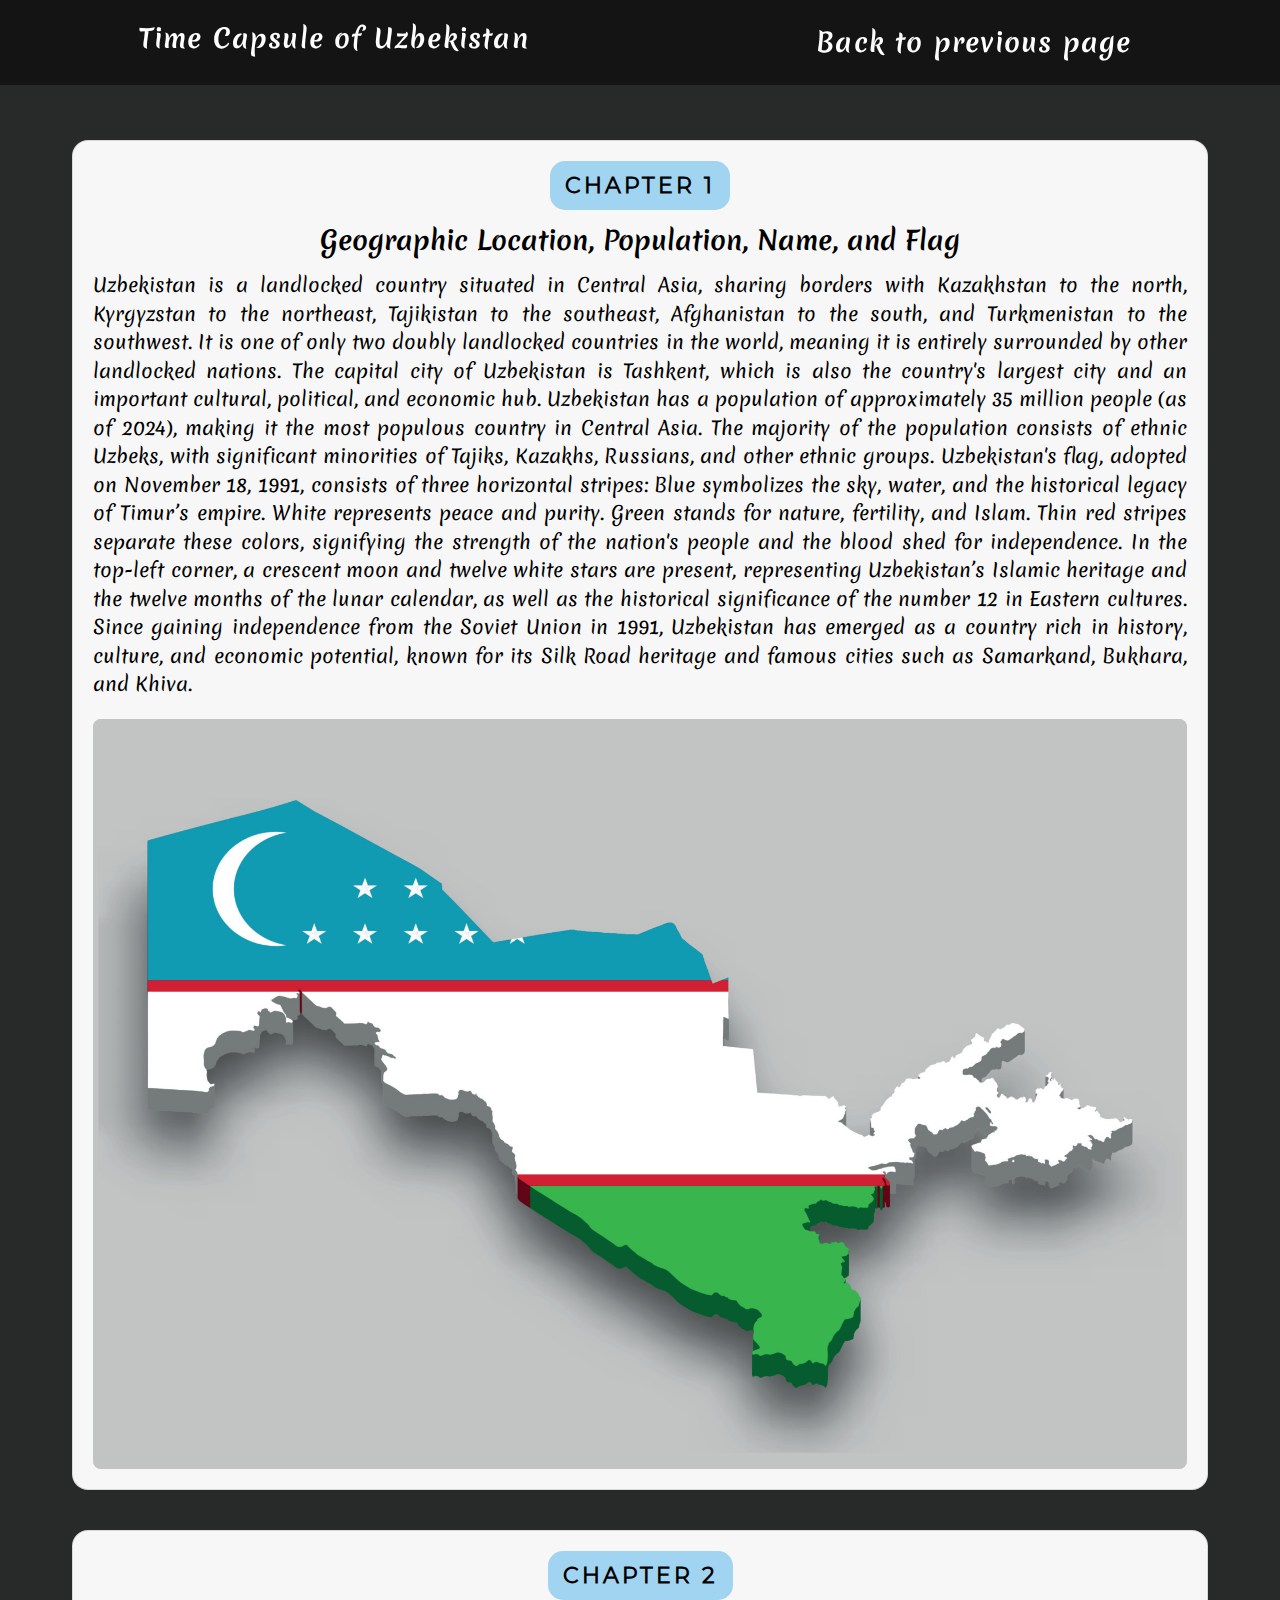
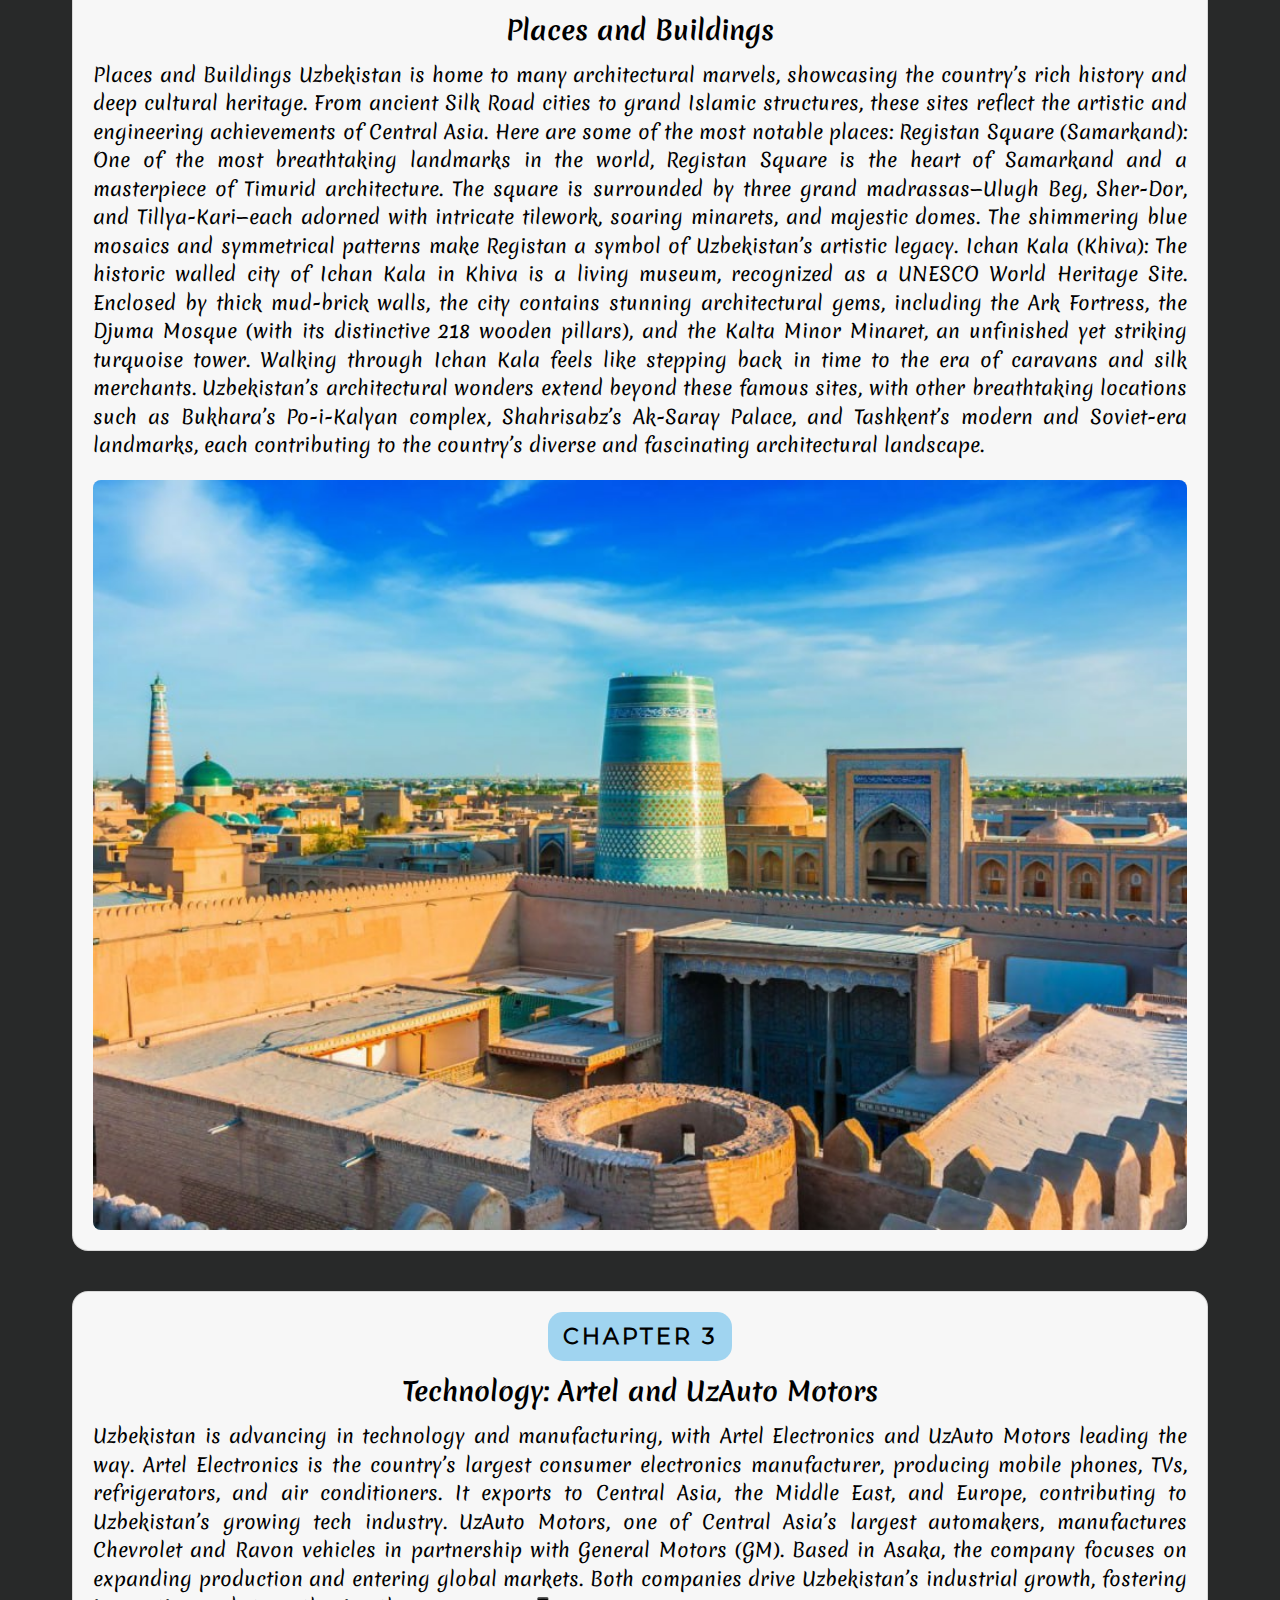
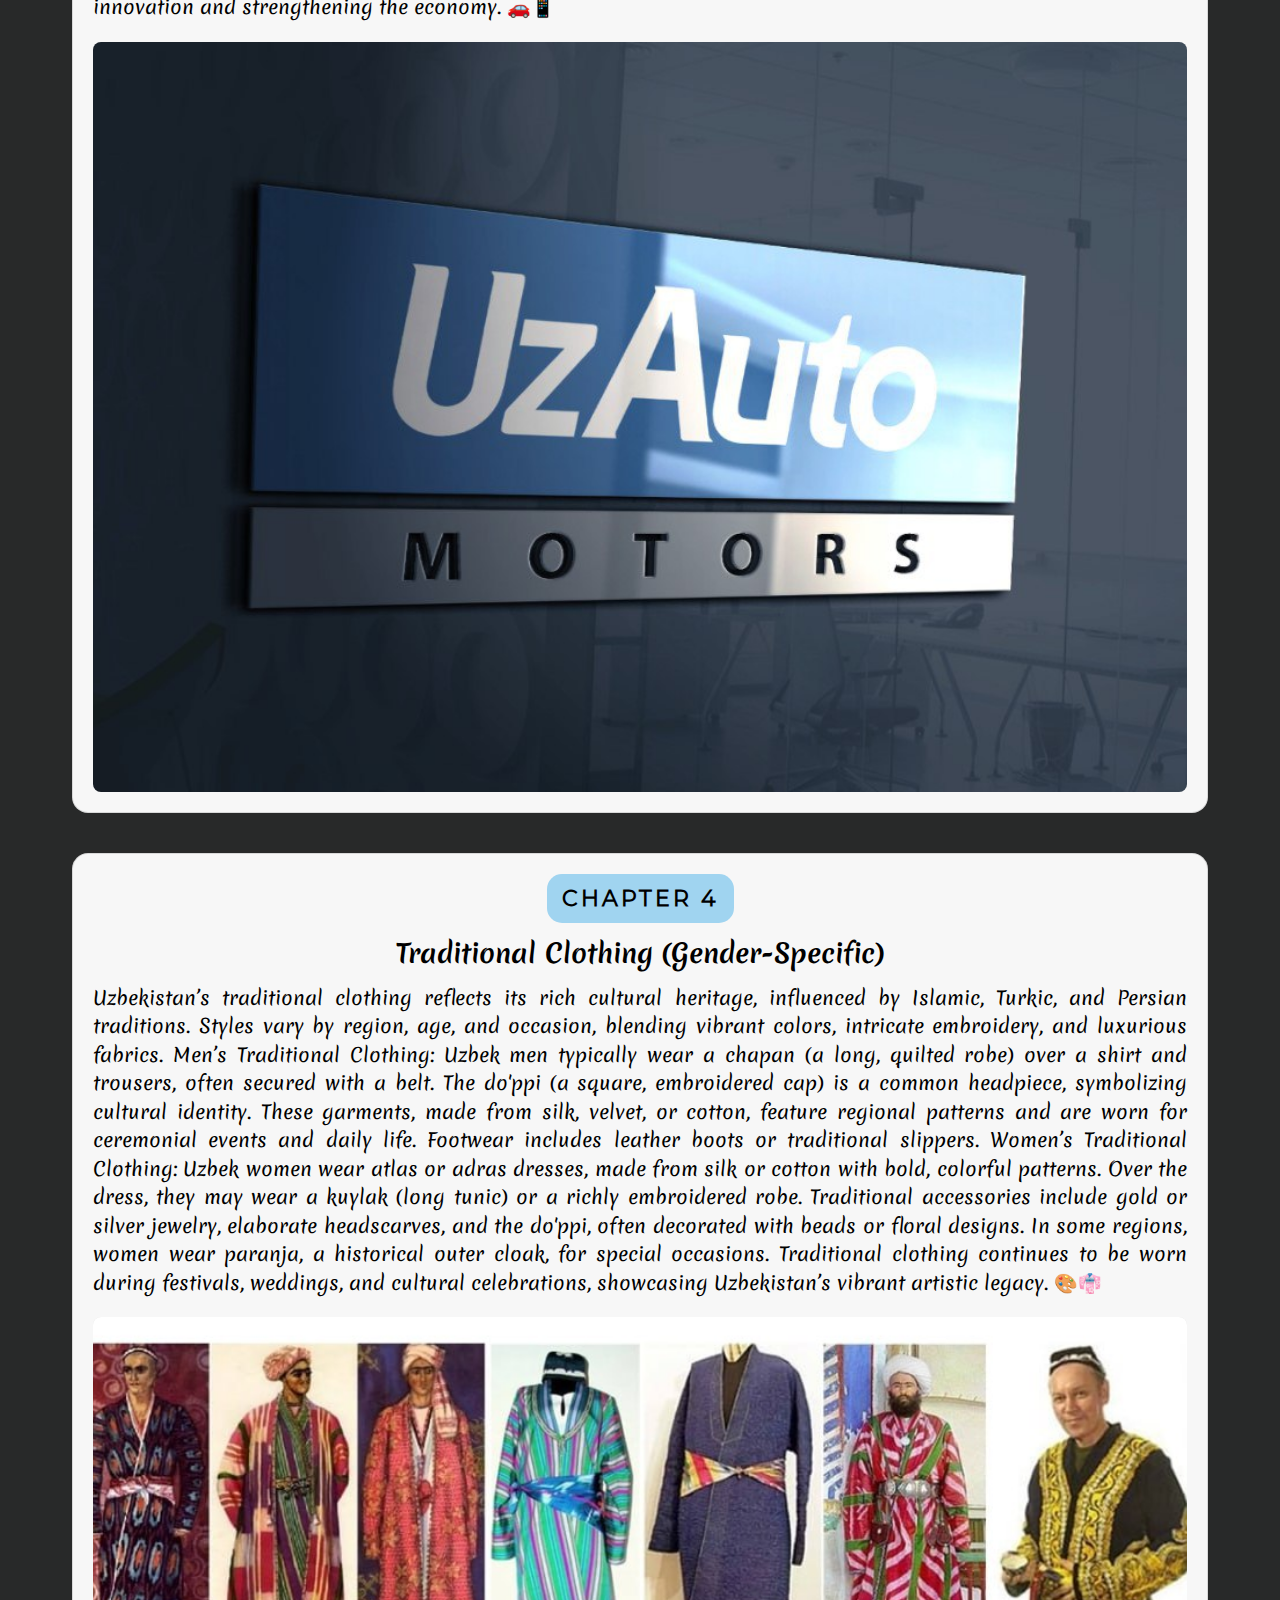
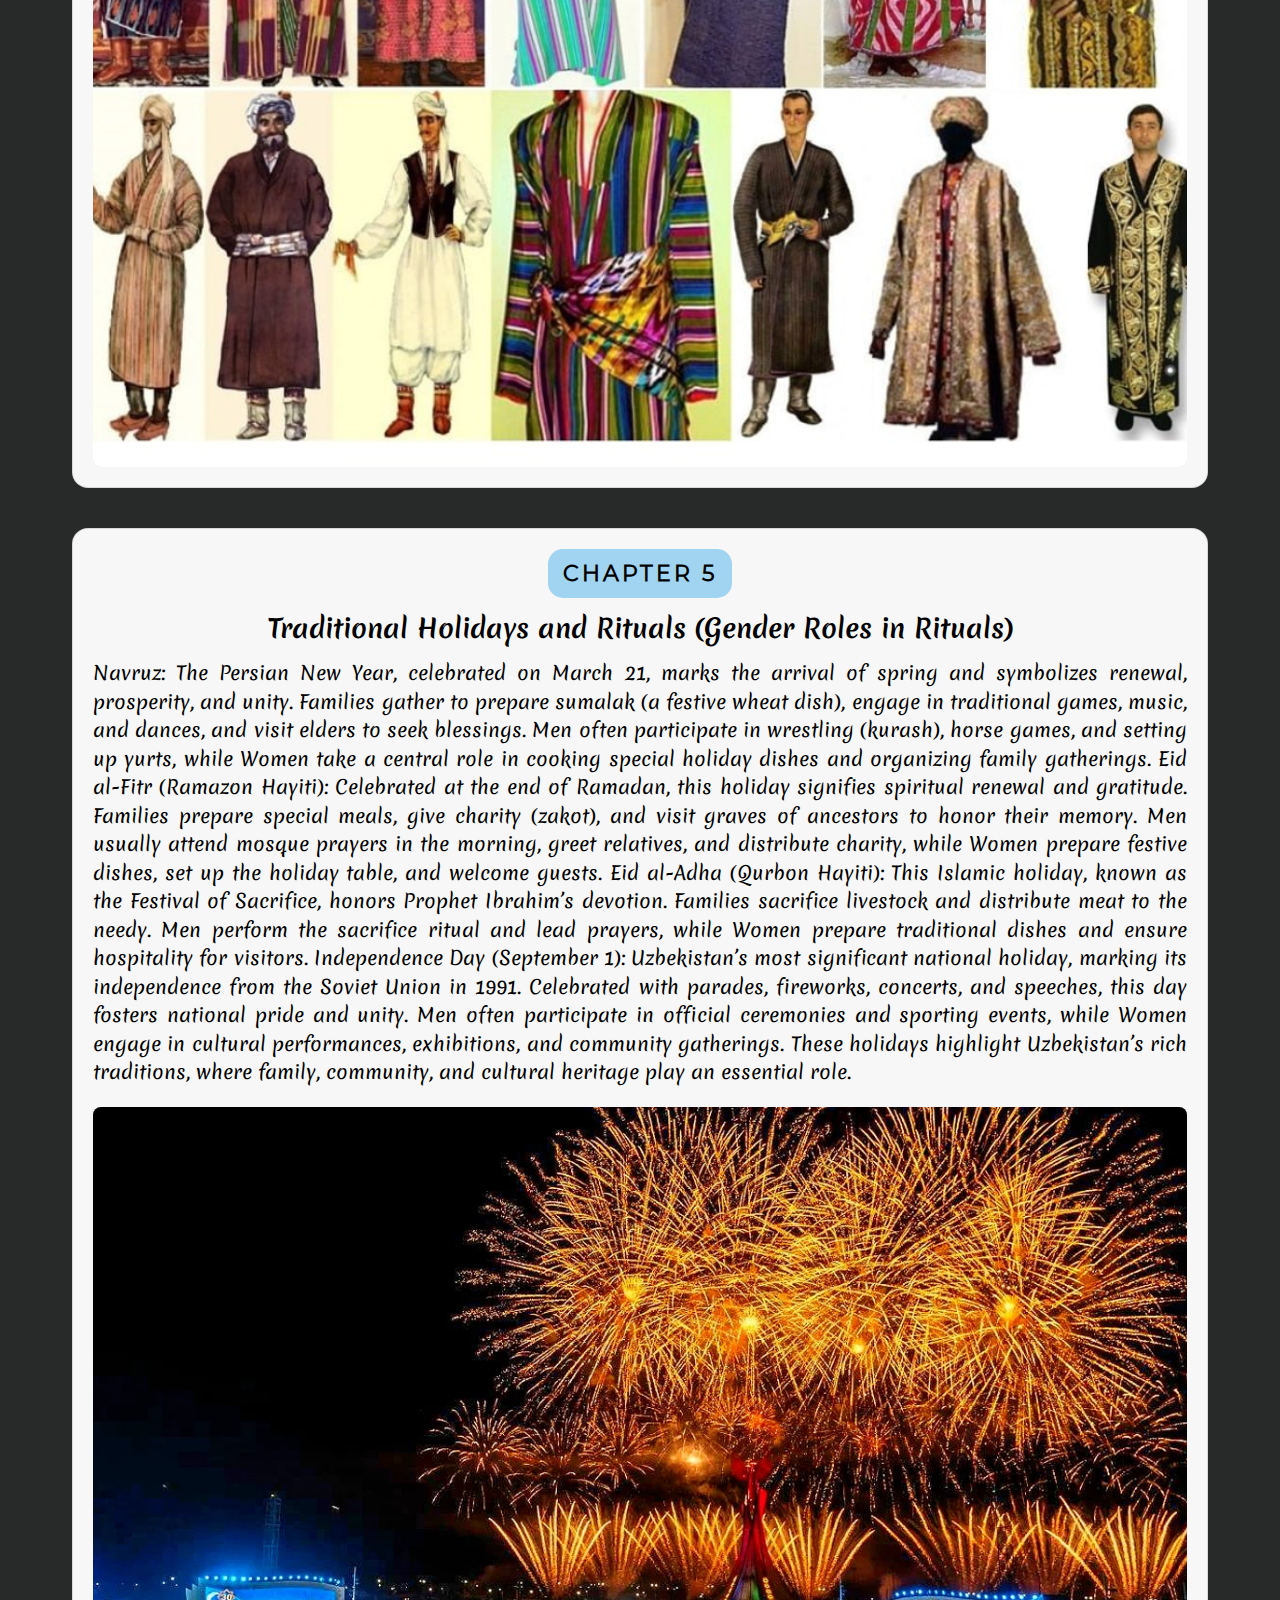
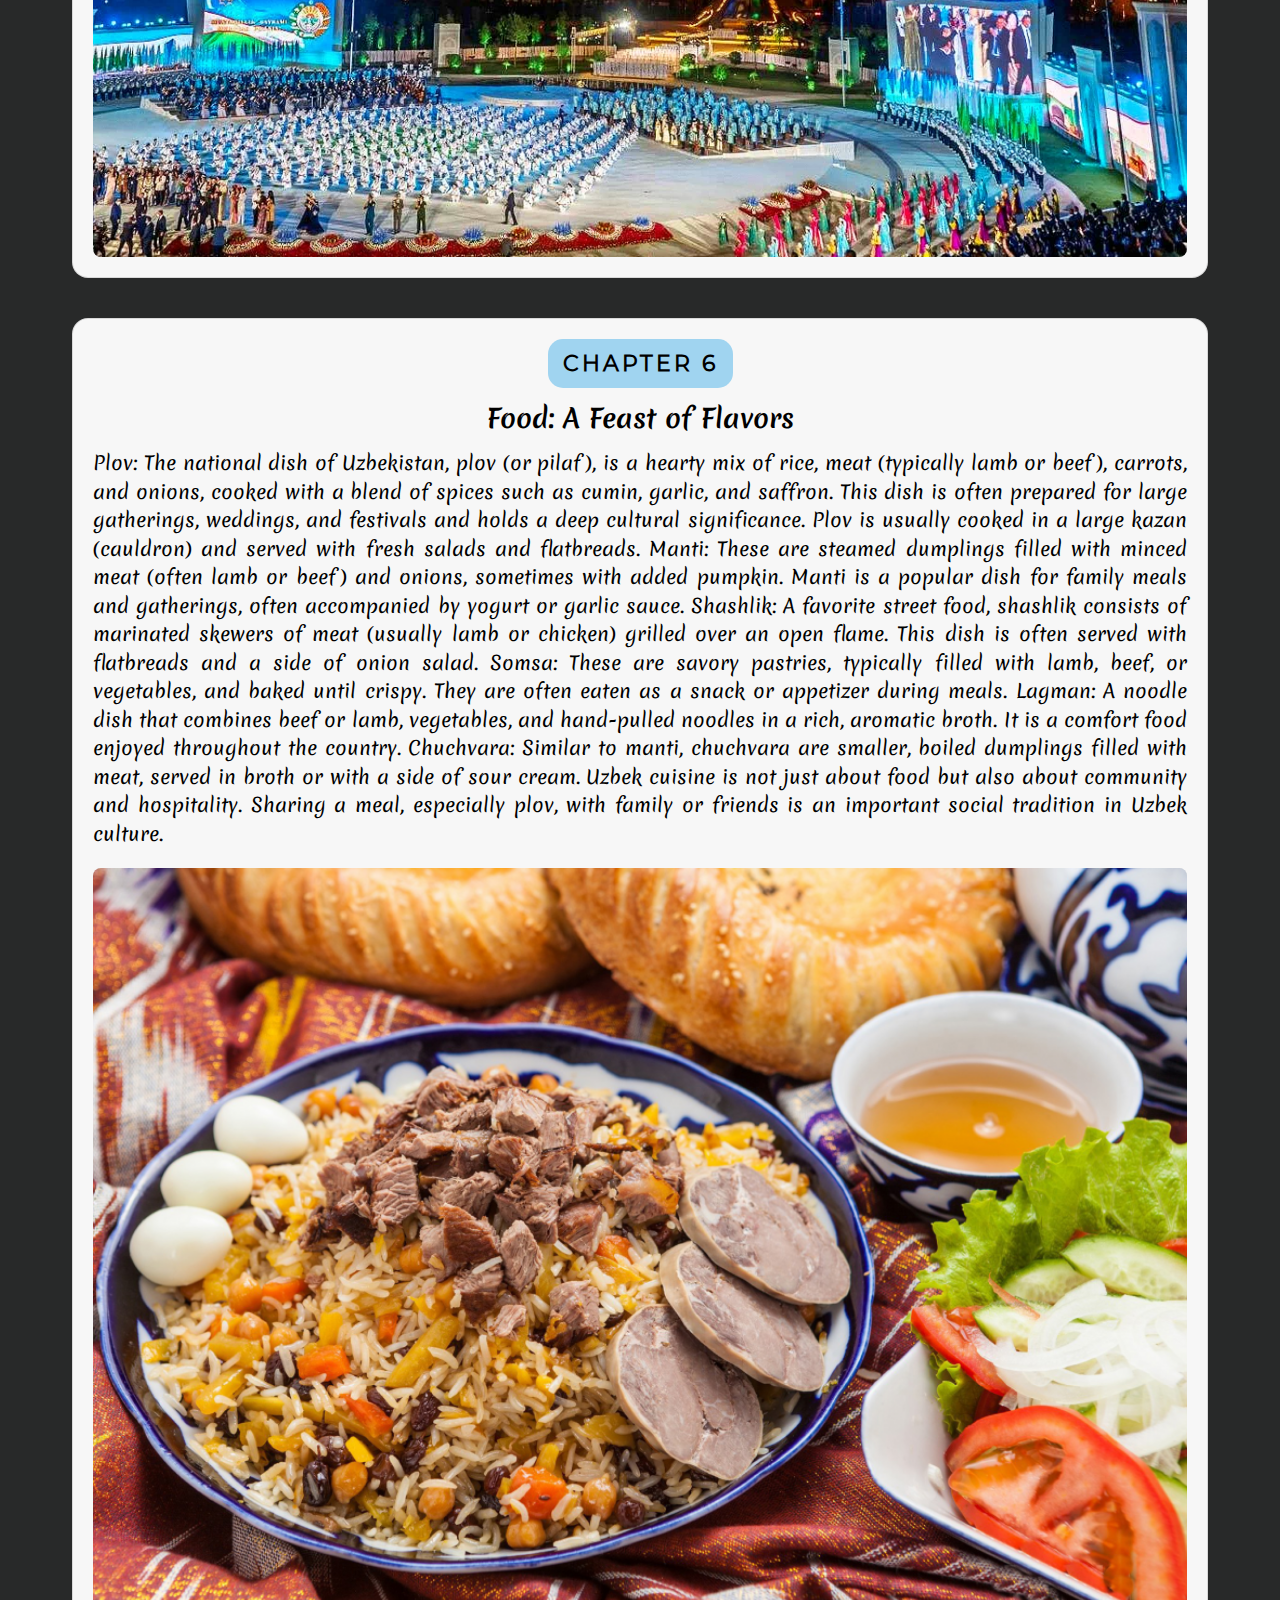
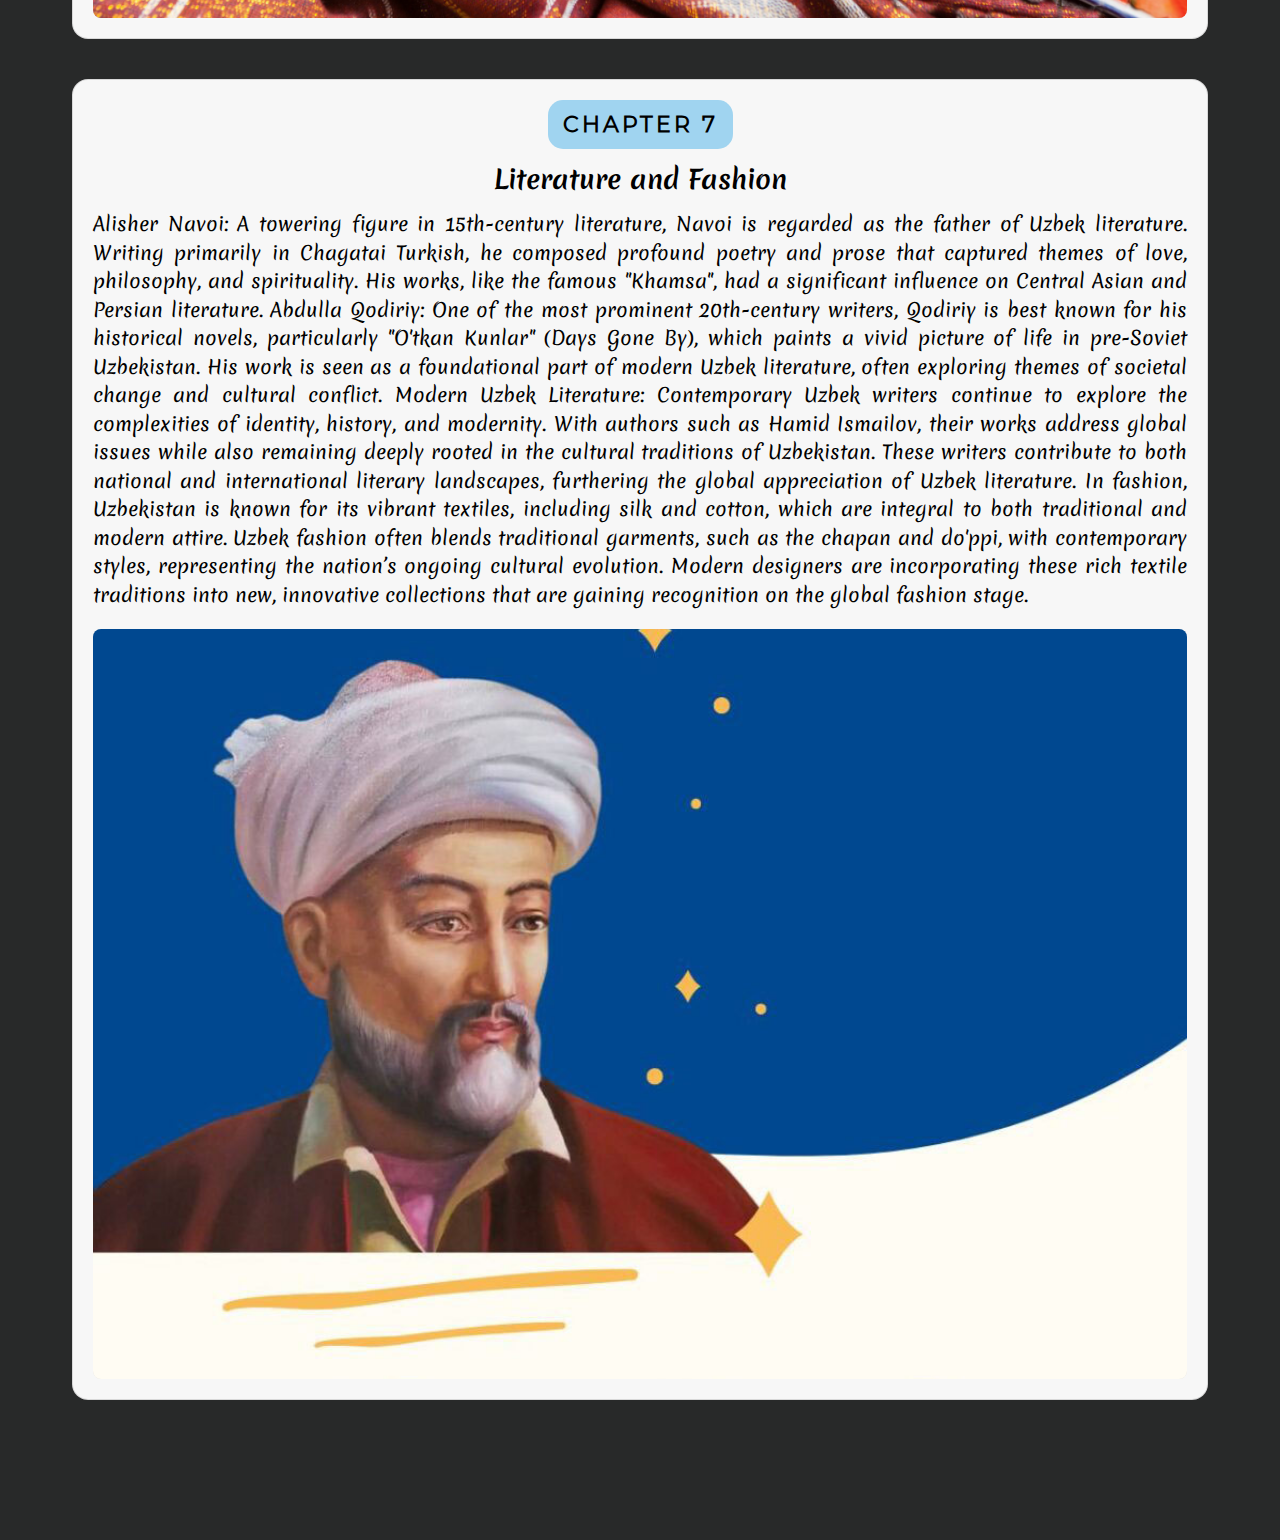
==== chapters.html @ 696a6b59 "final commit" ====
<!DOCTYPE html>  
<html lang="en">  
<head>  
    <meta charset="UTF-8">
    <meta http-equiv="X-UA-Compatible" content="IE=edge">
    <meta name="viewport" content="width=device-width, initial-scale=1.0">  
    <title>Chapters</title>  
    <link rel="stylesheet" href="style/all.min.css">
    <link rel="stylesheet" href="style/bootstrap.min.css">
    <link rel="stylesheet" href="style/style.css">
    <link rel="stylesheet" href="./style/chapters.css">
</head>  
<body> 
    <header class="header ">
        <div class="header_nav navbar-expand-lg">
        <div class="hh__tt"> 
            <h1 class="header_title">Time Capsule of <span class="bold_text">Uzbekistan</span> </h1>      
        </div>
        <div class="hh__link">
                <a href="javascript:void(0);" onclick="goBack()" class="back__btn">Back to previous page</a>
        </div>

                
       </div>
      </header>
    <main class="container">
            <div class="card" id="chp1">  
                <div class="card_content">
                    <div class="category" >CHAPTER 1</div>  
                    <div class="title"> Geographic Location, Population, Name, and Flag</div>  
                    <div class="description">  
                       
Uzbekistan is a landlocked country situated in Central Asia, sharing borders with Kazakhstan to the north, Kyrgyzstan to the northeast, Tajikistan to the southeast, Afghanistan to the south, and Turkmenistan to the southwest. It is one of only two doubly landlocked countries in the world, meaning it is entirely surrounded by other landlocked nations.

The capital city of Uzbekistan is Tashkent, which is also the country's largest city and an important cultural, political, and economic hub. Uzbekistan has a population of approximately 35 million people (as of 2024), making it the most populous country in Central Asia. The majority of the population consists of ethnic Uzbeks, with significant minorities of Tajiks, Kazakhs, Russians, and other ethnic groups.

Uzbekistan's flag, adopted on November 18, 1991, consists of three horizontal stripes:

Blue symbolizes the sky, water, and the historical legacy of Timur’s empire.
White represents peace and purity.
Green stands for nature, fertility, and Islam.
Thin red stripes separate these colors, signifying the strength of the nation's people and the blood shed for independence. In the top-left corner, a crescent moon and twelve white stars are present, representing Uzbekistan’s Islamic heritage and the twelve months of the lunar calendar, as well as the historical significance of the number 12 in Eastern cultures.

Since gaining independence from the Soviet Union in 1991, Uzbekistan has emerged as a country rich in history, culture, and economic potential, known for its Silk Road heritage and famous cities such as Samarkand, Bukhara, and Khiva. 
                </div>  
                </div>
                <div class="image-placeholder">
                    <img src="images/uzbekistan_flag.jpg" alt="Description">
                </div >  
            </div>
            <div class="card" id="chp2">  
                <div class="card_content" >
                    <div class="category">CHAPTER 2</div>  
                    <div class="title"> Places and Buildings</div>  
                    <div class="description">  
                       
                        Places and Buildings
                        Uzbekistan is home to many architectural marvels, showcasing the country’s rich history and deep cultural heritage. From ancient Silk Road cities to grand Islamic structures, these sites reflect the artistic and engineering achievements of Central Asia. Here are some of the most notable places:
                        
                        Registan Square (Samarkand): One of the most breathtaking landmarks in the world, Registan Square is the heart of Samarkand and a masterpiece of Timurid architecture. The square is surrounded by three grand madrassas—Ulugh Beg, Sher-Dor, and Tillya-Kari—each adorned with intricate tilework, soaring minarets, and majestic domes. The shimmering blue mosaics and symmetrical patterns make Registan a symbol of Uzbekistan’s artistic legacy.
                        
                        Ichan Kala (Khiva): The historic walled city of Ichan Kala in Khiva is a living museum, recognized as a UNESCO World Heritage Site. Enclosed by thick mud-brick walls, the city contains stunning architectural gems, including the Ark Fortress, the Djuma Mosque (with its distinctive 218 wooden pillars), and the Kalta Minor Minaret, an unfinished yet striking turquoise tower. Walking through Ichan Kala feels like stepping back in time to the era of caravans and silk merchants.
                        
                        Uzbekistan’s architectural wonders extend beyond these famous sites, with other breathtaking locations such as Bukhara’s Po-i-Kalyan complex, Shahrisabz’s Ak-Saray Palace, and Tashkent’s modern and Soviet-era landmarks, each contributing to the country’s diverse and fascinating architectural landscape.
                </div>  
                </div>
                <div class="image-placeholder">
                    <img src="images/bukhara.jpg" alt="Description">
                </div>  
            </div>
            <div class="card" id="chp3">  
                <div class="card_content">
                    <div class="category">CHAPTER 3</div>  
                    <div class="title"> Technology: Artel and UzAuto Motors </div>  
                    <div class="description">  
                       
                        Uzbekistan is advancing in technology and manufacturing, with Artel Electronics and UzAuto Motors leading the way.

                        Artel Electronics is the country’s largest consumer electronics manufacturer, producing mobile phones, TVs, refrigerators, and air conditioners. It exports to Central Asia, the Middle East, and Europe, contributing to Uzbekistan’s growing tech industry.
                        UzAuto Motors, one of Central Asia’s largest automakers, manufactures Chevrolet and Ravon vehicles in partnership with General Motors (GM). Based in Asaka, the company focuses on expanding production and entering global markets.
                        Both companies drive Uzbekistan’s industrial growth, fostering innovation and strengthening the economy. 🚗📱
                </div>  
                </div>
                <div class="image-placeholder">
                    <img src="images/technology_2.jpg" alt="Description">
                </div>  
            </div>
            <div class="card" id="chp4">  
                <div class="card_content">
                    <div class="category">CHAPTER 4</div>  
                    <div class="title"> Traditional Clothing (Gender-Specific)</div>  
                    <div class="description">  
                       
                        Uzbekistan’s traditional clothing reflects its rich cultural heritage, influenced by Islamic, Turkic, and Persian traditions. Styles vary by region, age, and occasion, blending vibrant colors, intricate embroidery, and luxurious fabrics.

Men’s Traditional Clothing: Uzbek men typically wear a chapan (a long, quilted robe) over a shirt and trousers, often secured with a belt. The do'ppi (a square, embroidered cap) is a common headpiece, symbolizing cultural identity. These garments, made from silk, velvet, or cotton, feature regional patterns and are worn for ceremonial events and daily life. Footwear includes leather boots or traditional slippers.

Women’s Traditional Clothing: Uzbek women wear atlas or adras dresses, made from silk or cotton with bold, colorful patterns. Over the dress, they may wear a kuylak (long tunic) or a richly embroidered robe. Traditional accessories include gold or silver jewelry, elaborate headscarves, and the do'ppi, often decorated with beads or floral designs. In some regions, women wear paranja, a historical outer cloak, for special occasions.

Traditional clothing continues to be worn during festivals, weddings, and cultural celebrations, showcasing Uzbekistan’s vibrant artistic legacy. 🎨👘
                </div>  
                </div>
                <div class="image-placeholder">
                    <img src="images/dress.jpg" alt="Description">
                </div>  
            </div>
            <div class="card" id="chp5">  
                <div class="card_content">
                    <div class="category">CHAPTER 5</div>  
                    <div class="title"> Traditional Holidays and Rituals (Gender Roles in Rituals)</div>  
                    <div class="description">  
                       
                        Navruz: The Persian New Year, celebrated on March 21, marks the arrival of spring and symbolizes renewal, prosperity, and unity. Families gather to prepare sumalak (a festive wheat dish), engage in traditional games, music, and dances, and visit elders to seek blessings.

                        Men often participate in wrestling (kurash), horse games, and setting up yurts, while
                        Women take a central role in cooking special holiday dishes and organizing family gatherings.
                        Eid al-Fitr (Ramazon Hayiti): Celebrated at the end of Ramadan, this holiday signifies spiritual renewal and gratitude. Families prepare special meals, give charity (zakot), and visit graves of ancestors to honor their memory.
                        
                        Men usually attend mosque prayers in the morning, greet relatives, and distribute charity, while
                        Women prepare festive dishes, set up the holiday table, and welcome guests.
                        Eid al-Adha (Qurbon Hayiti): This Islamic holiday, known as the Festival of Sacrifice, honors Prophet Ibrahim’s devotion. Families sacrifice livestock and distribute meat to the needy.
                        
                        Men perform the sacrifice ritual and lead prayers, while
                        Women prepare traditional dishes and ensure hospitality for visitors.
                        Independence Day (September 1): Uzbekistan’s most significant national holiday, marking its independence from the Soviet Union in 1991. Celebrated with parades, fireworks, concerts, and speeches, this day fosters national pride and unity.
                        
                        Men often participate in official ceremonies and sporting events, while
                        Women engage in cultural performances, exhibitions, and community gatherings.
                        These holidays highlight Uzbekistan’s rich traditions, where family, community, and cultural heritage play an essential role.
                </div>  
                </div>
                <div class="image-placeholder">
                    <img src="images/holiday.jpg" alt="Description">
                </div>  
            </div>
            <div class="card" id="chp6">  
                <div class="card_content">
                    <div class="category">CHAPTER 6</div>  
                    <div class="title"> Food: A Feast of Flavors</div>  
                    <div class="description">  
                       
                        Plov: The national dish of Uzbekistan, plov (or pilaf), is a hearty mix of rice, meat (typically lamb or beef), carrots, and onions, cooked with a blend of spices such as cumin, garlic, and saffron. This dish is often prepared for large gatherings, weddings, and festivals and holds a deep cultural significance. Plov is usually cooked in a large kazan (cauldron) and served with fresh salads and flatbreads.

Manti: These are steamed dumplings filled with minced meat (often lamb or beef) and onions, sometimes with added pumpkin. Manti is a popular dish for family meals and gatherings, often accompanied by yogurt or garlic sauce.

Shashlik: A favorite street food, shashlik consists of marinated skewers of meat (usually lamb or chicken) grilled over an open flame. This dish is often served with flatbreads and a side of onion salad.

Somsa: These are savory pastries, typically filled with lamb, beef, or vegetables, and baked until crispy. They are often eaten as a snack or appetizer during meals.

Lagman: A noodle dish that combines beef or lamb, vegetables, and hand-pulled noodles in a rich, aromatic broth. It is a comfort food enjoyed throughout the country.

Chuchvara: Similar to manti, chuchvara are smaller, boiled dumplings filled with meat, served in broth or with a side of sour cream.

Uzbek cuisine is not just about food but also about community and hospitality. Sharing a meal, especially plov, with family or friends is an important social tradition in Uzbek culture.
                </div>  
                </div>
                <div class="image-placeholder">
                    <img src="images/oshh.png" alt="Description">
                </div>  
            </div>
            <div class="card" id="chp7">  
                <div class="card_content">
                    <div class="category" >CHAPTER 7</div>  
                    <div class="title"> Literature and Fashion</div>  
                    <div class="description">  
                       
Alisher Navoi: A towering figure in 15th-century literature, Navoi is regarded as the father of Uzbek literature. Writing primarily in Chagatai Turkish, he composed profound poetry and prose that captured themes of love, philosophy, and spirituality. His works, like the famous "Khamsa", had a significant influence on Central Asian and Persian literature.

Abdulla Qodiriy: One of the most prominent 20th-century writers, Qodiriy is best known for his historical novels, particularly "O'tkan Kunlar" (Days Gone By), which paints a vivid picture of life in pre-Soviet Uzbekistan. His work is seen as a foundational part of modern Uzbek literature, often exploring themes of societal change and cultural conflict.

Modern Uzbek Literature: Contemporary Uzbek writers continue to explore the complexities of identity, history, and modernity. With authors such as Hamid Ismailov, their works address global issues while also remaining deeply rooted in the cultural traditions of Uzbekistan. These writers contribute to both national and international literary landscapes, furthering the global appreciation of Uzbek literature.

In fashion, Uzbekistan is known for its vibrant textiles, including silk and cotton, which are integral to both traditional and modern attire. Uzbek fashion often blends traditional garments, such as the chapan and do'ppi, with contemporary styles, representing the nation’s ongoing cultural evolution. Modern designers are incorporating these rich textile traditions into new, innovative collections that are gaining recognition on the global fashion stage. 
                </div>  
                </div>
                <div class="image-placeholder">
                    <img src="images/alish.jpg" alt="Description">
                </div>  
            </div>
        </main>
   <script src="js/goBack.js"></script>
   <script src="js/scrollChapters.js"></script>
    </body>  
</html>
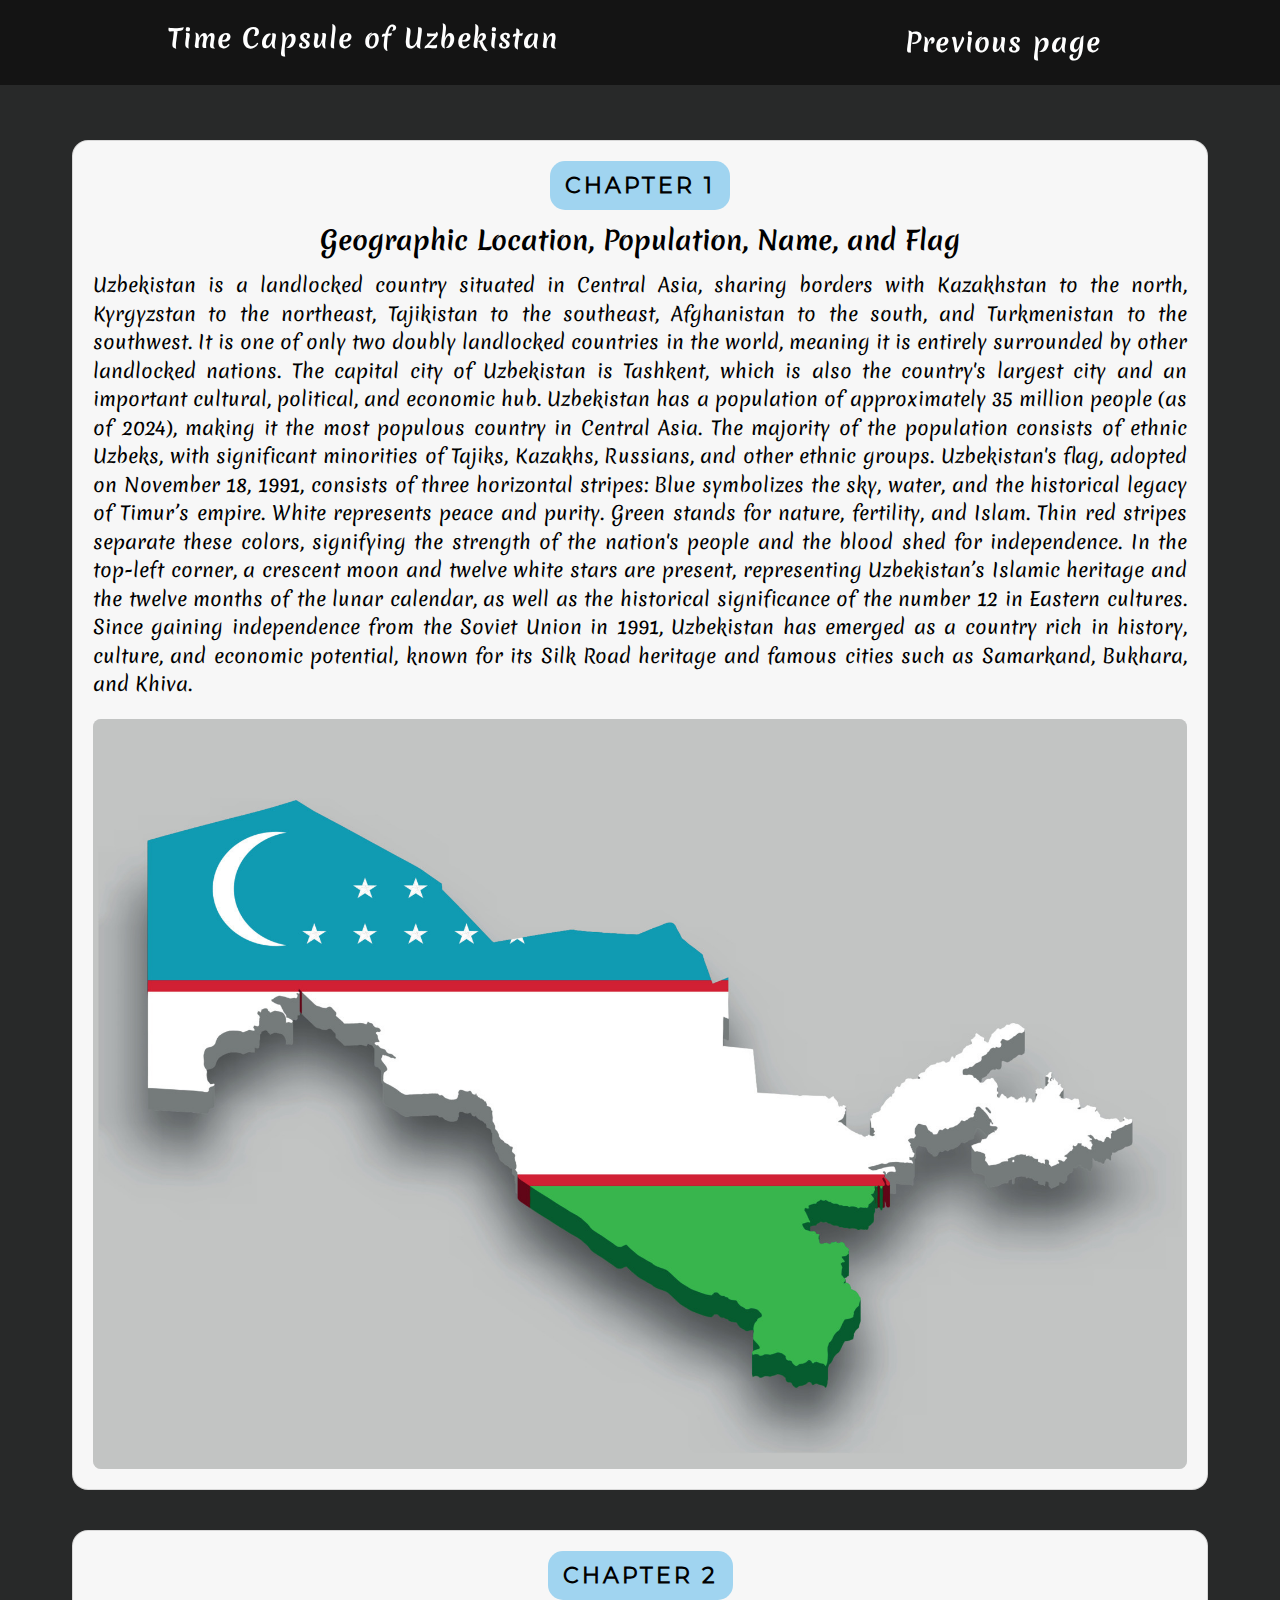
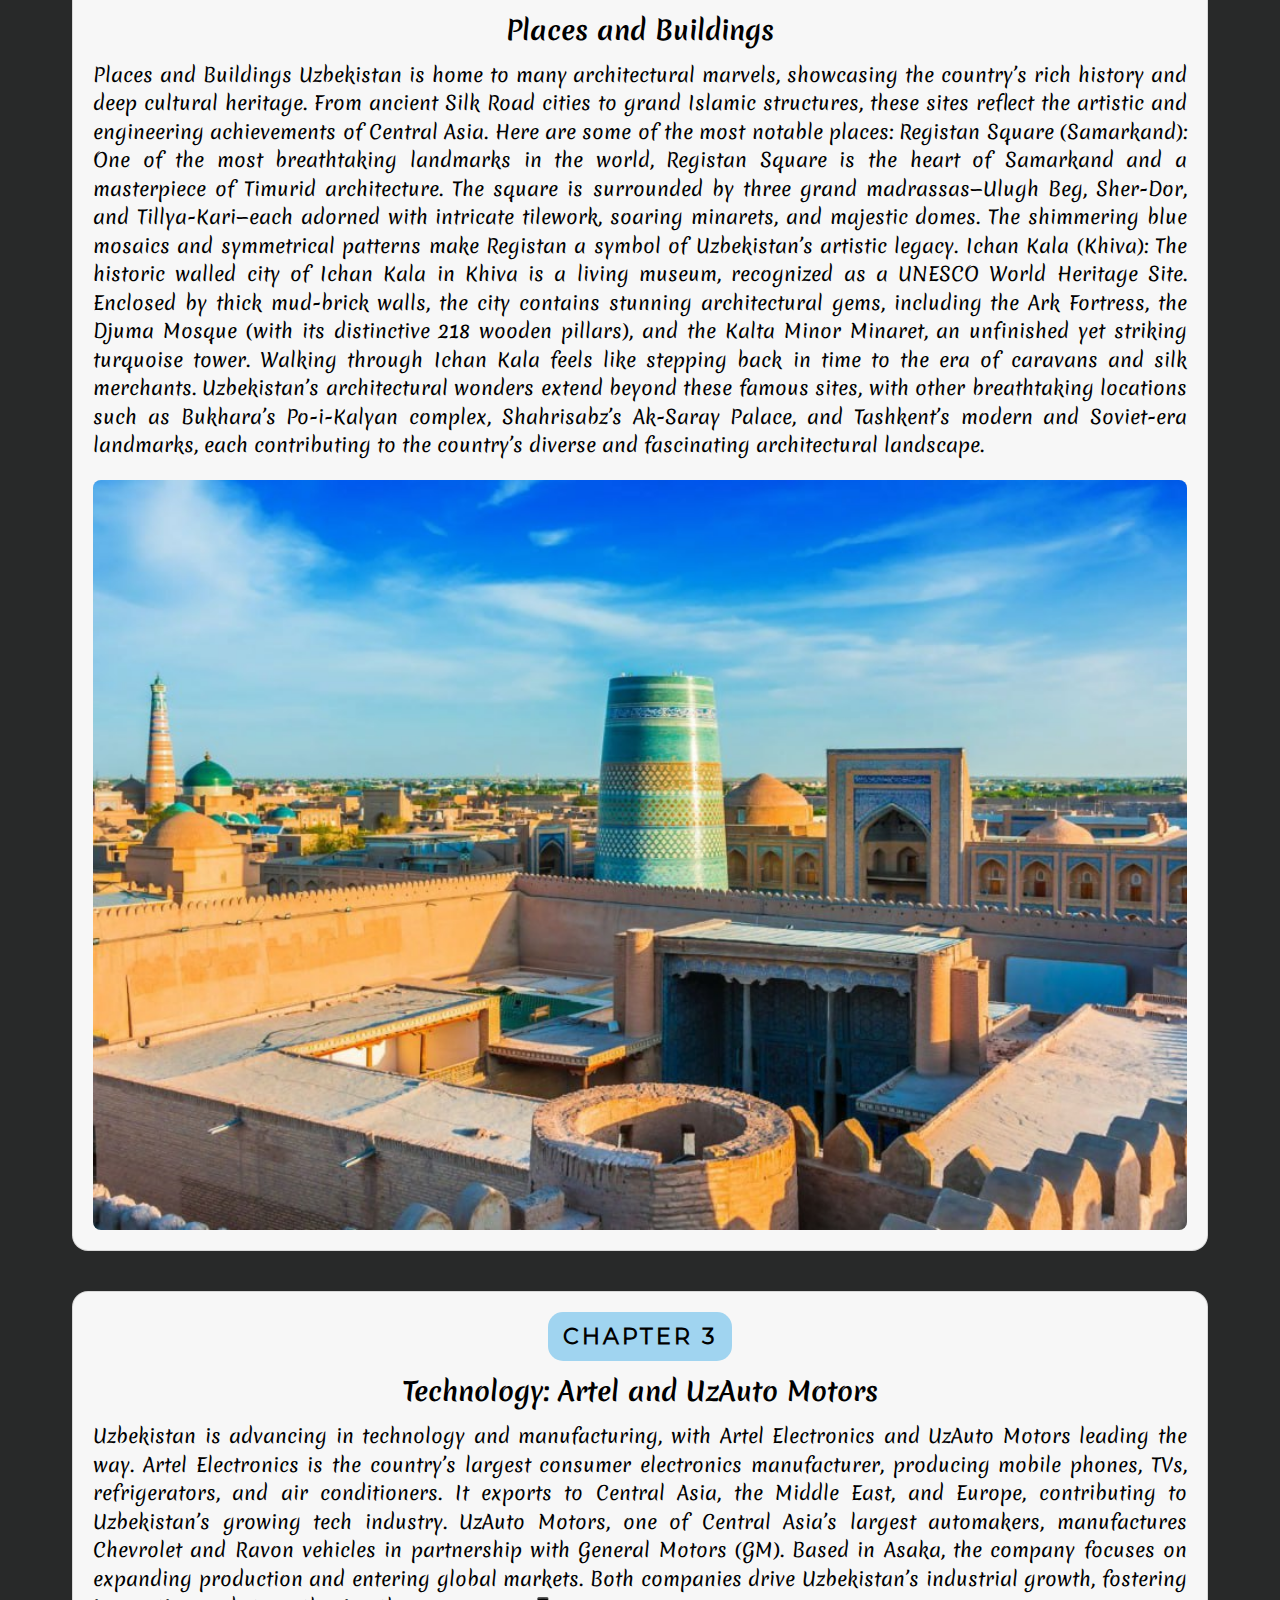
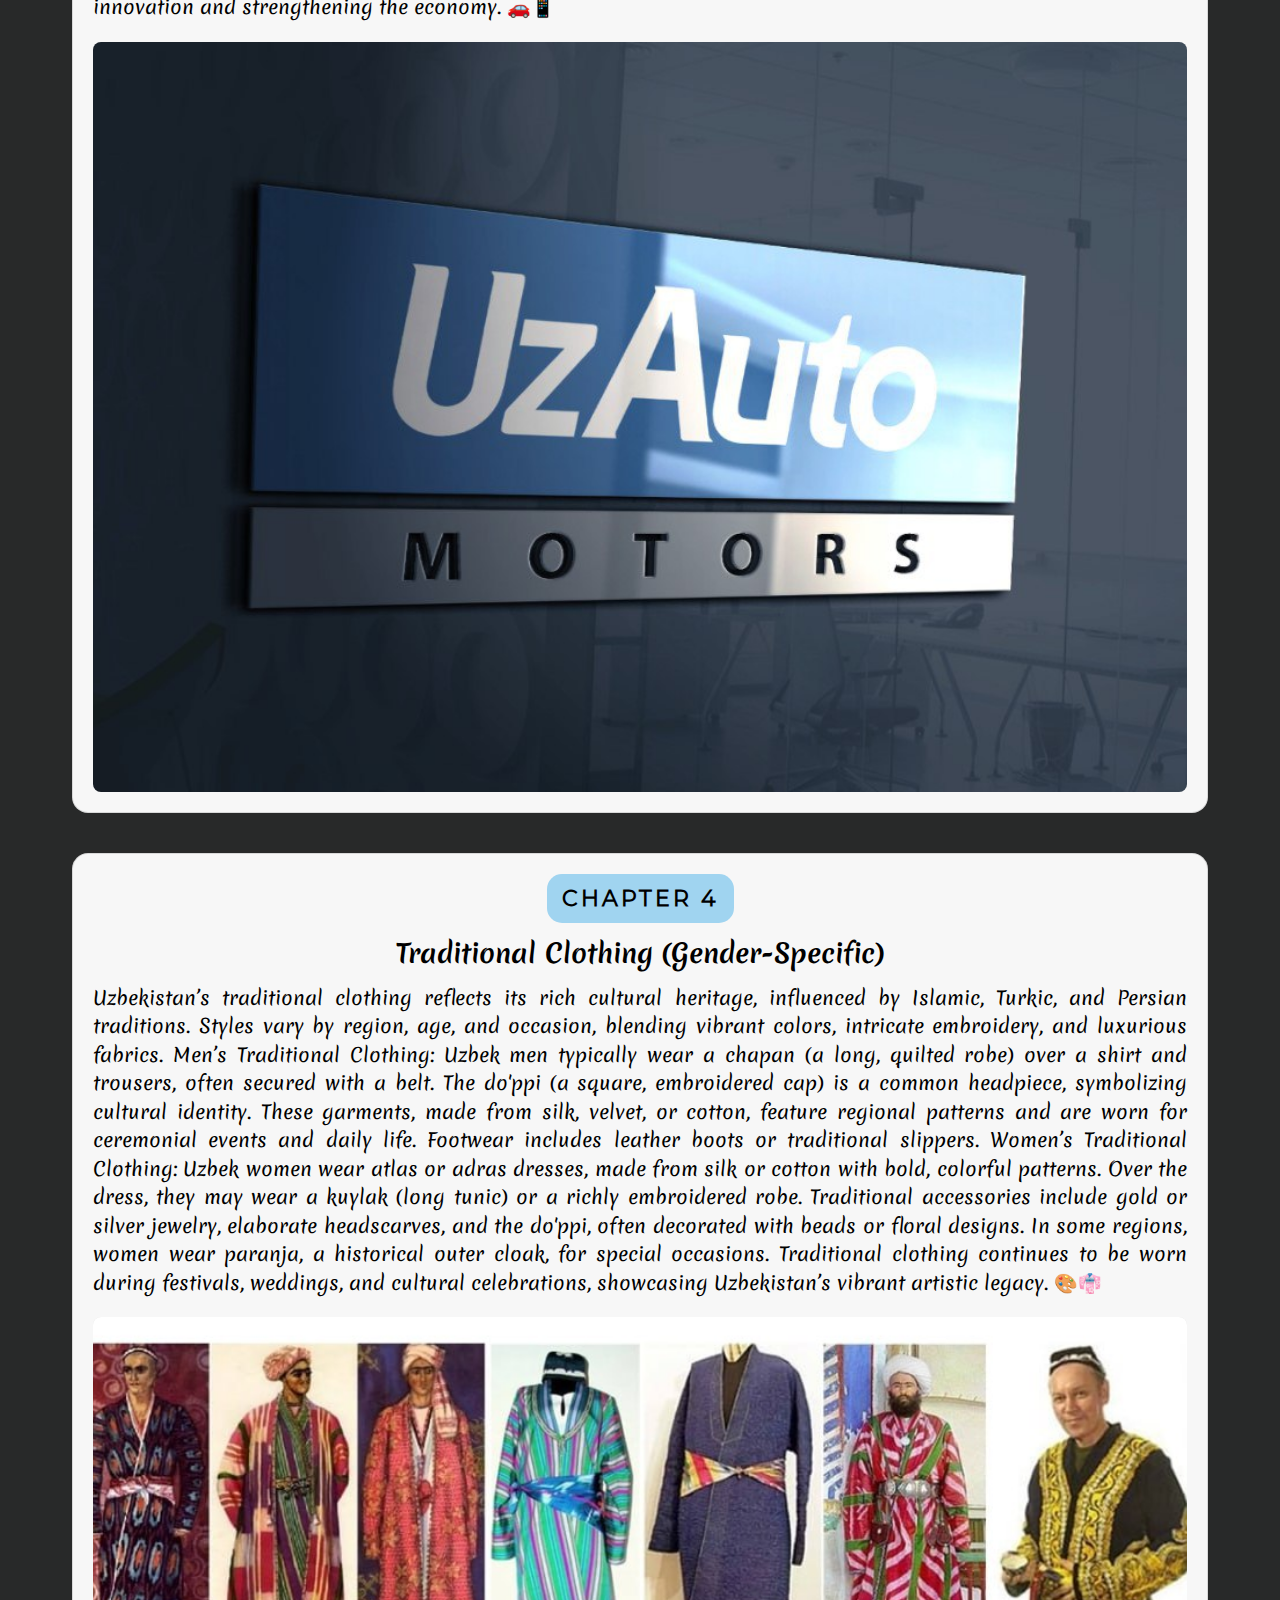
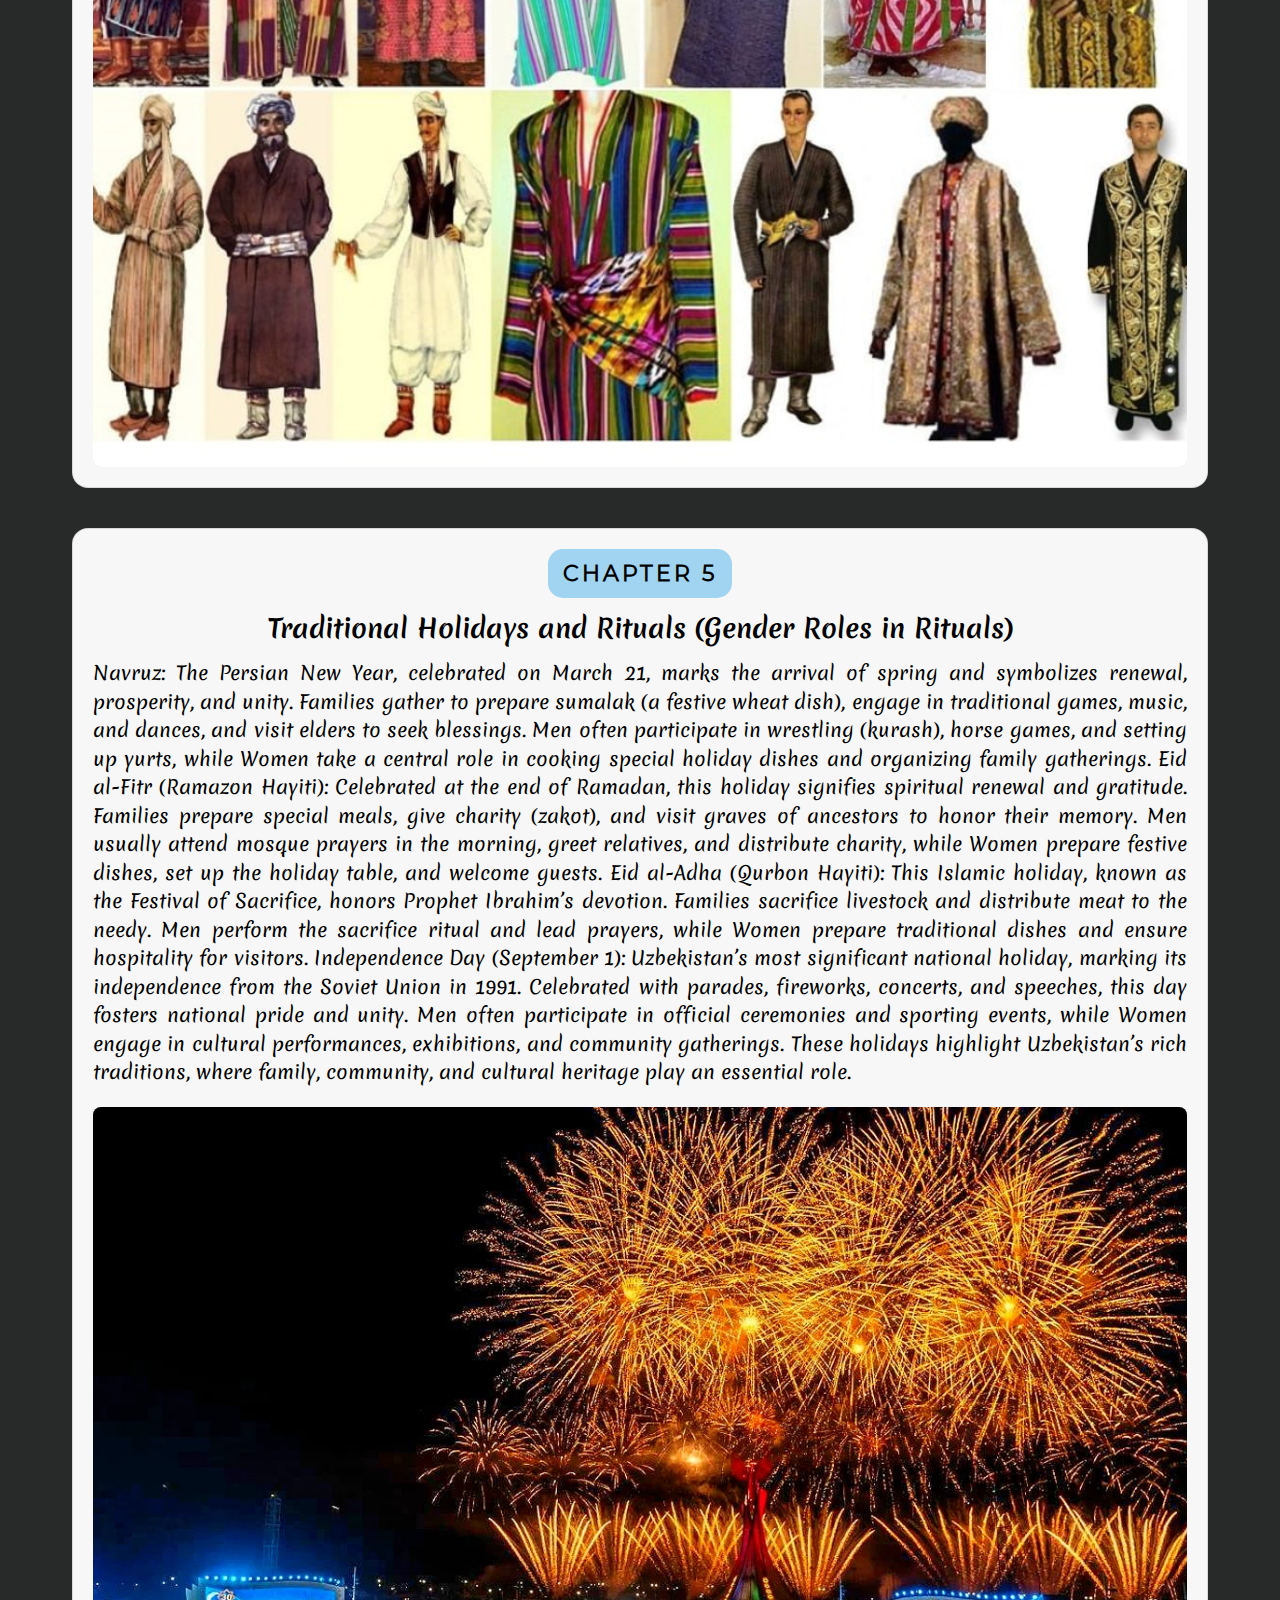
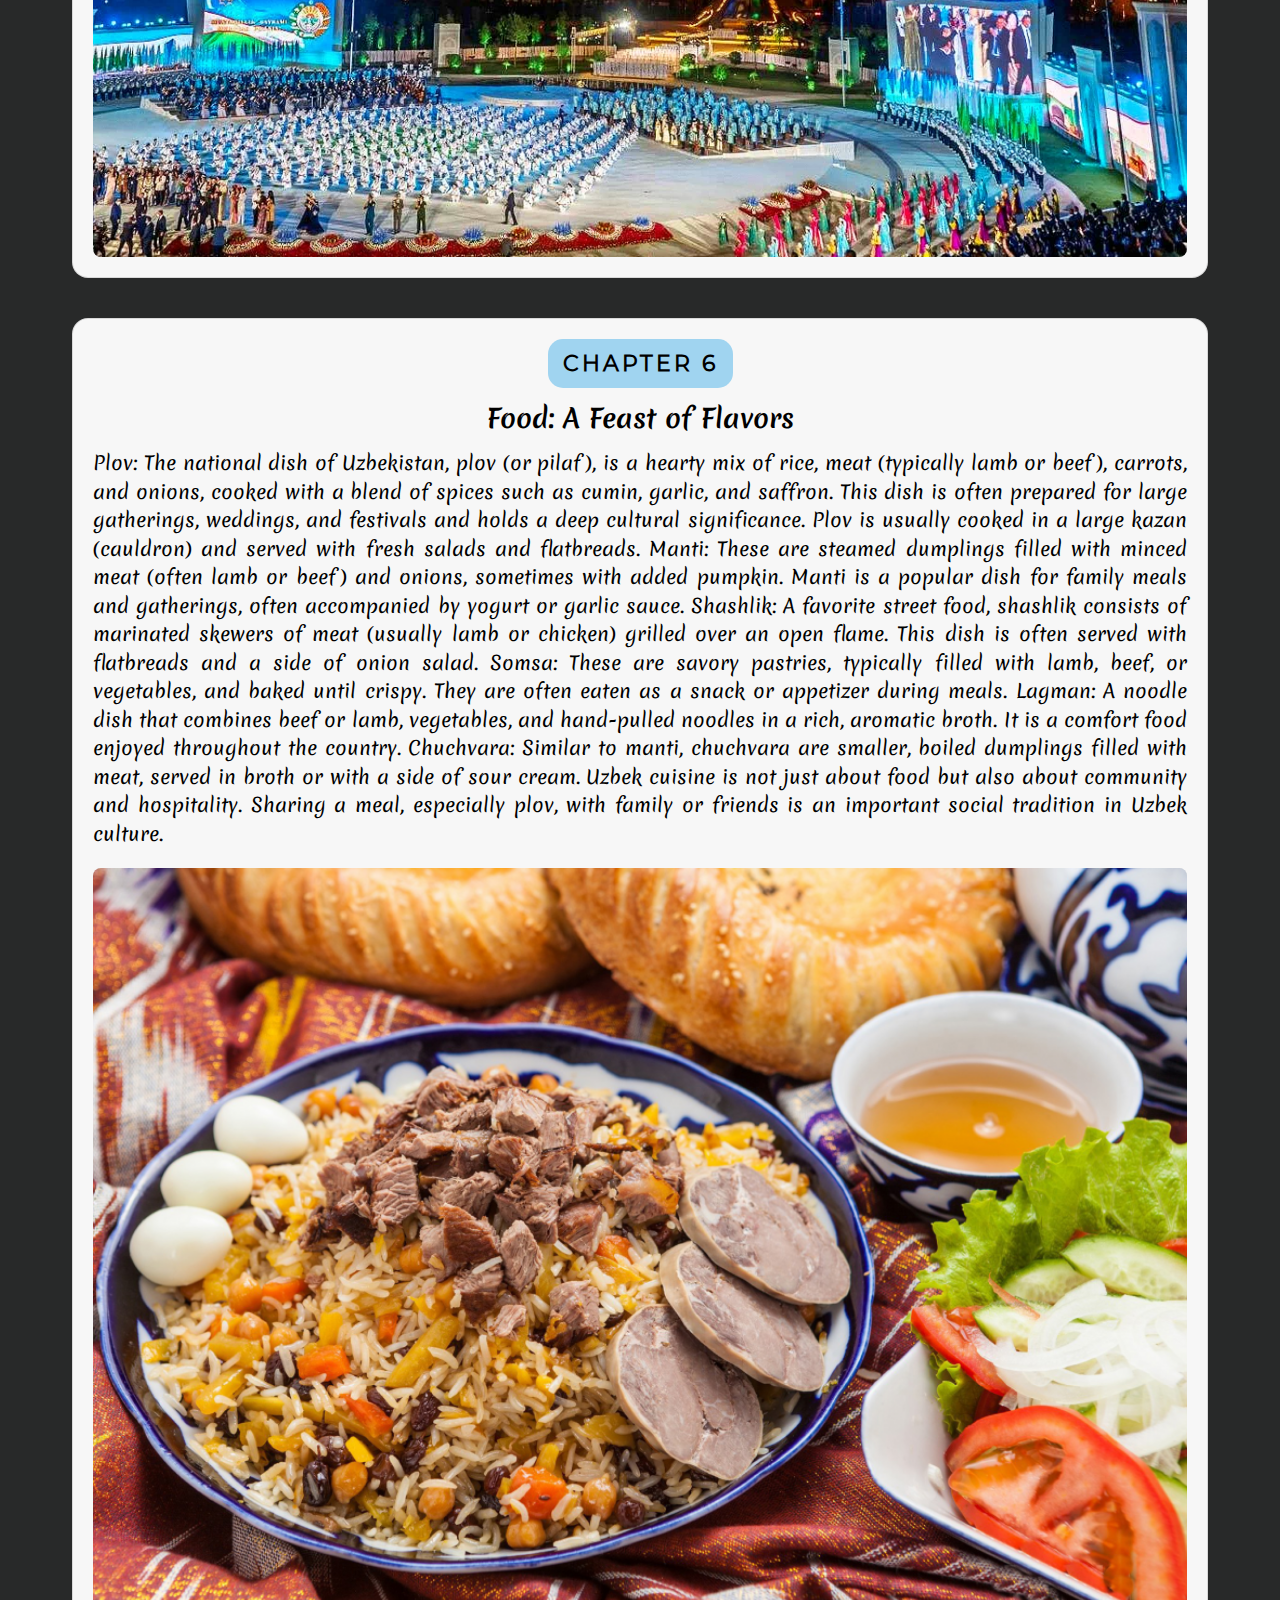
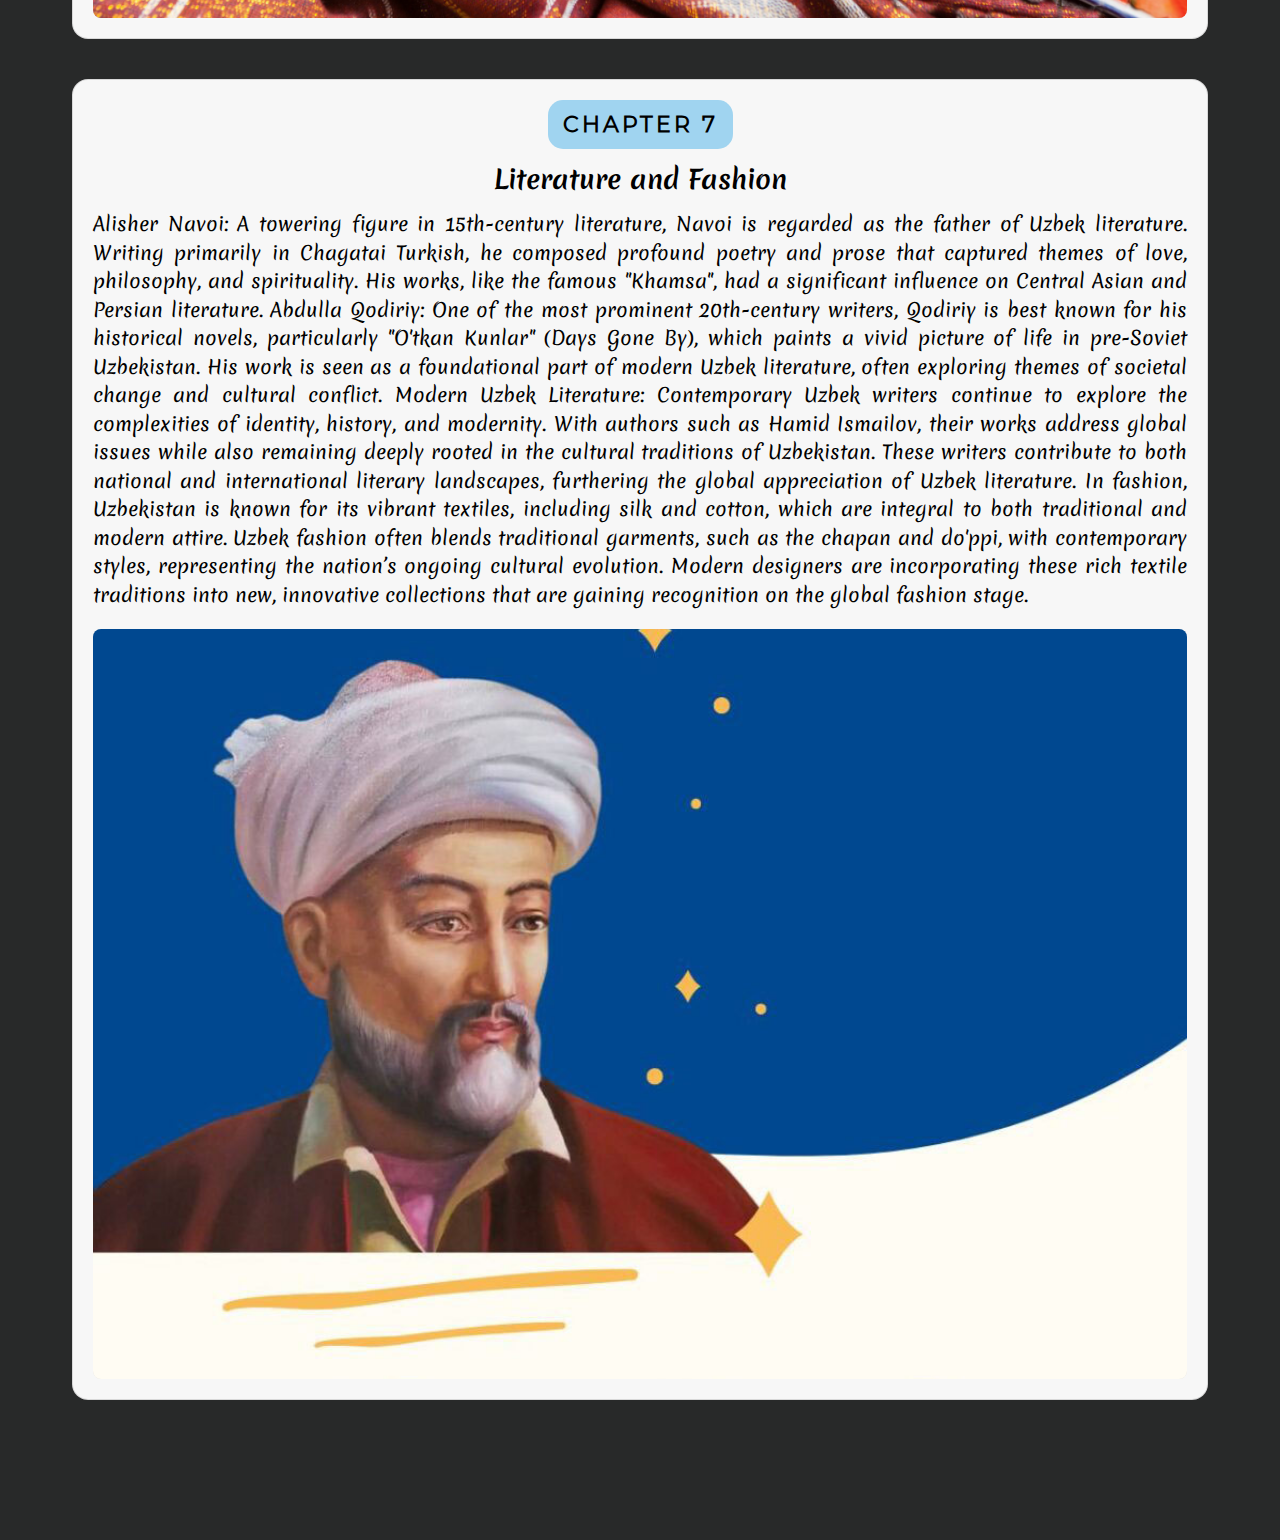
==== commit 7d6f71c5: "Update chapters.html" ====
--- a/chapters.html
+++ b/chapters.html
@@ -17,7 +17,7 @@
             <h1 class="header_title">Time Capsule of <span class="bold_text">Uzbekistan</span> </h1>      
         </div>
         <div class="hh__link">
-                <a href="javascript:void(0);" onclick="goBack()" class="back__btn">Back to previous page</a>
+                <a href="javascript:void(0);" onclick="goBack()" class="back__btn">Previous page</a>
         </div>
 
                 
@@ -181,4 +181,4 @@
    <script src="js/goBack.js"></script>
    <script src="js/scrollChapters.js"></script>
     </body>  
-</html>+</html>
--- a/style/chapters.css
+++ b/style/chapters.css
@@ -117,7 +117,7 @@
 .back__btn:hover{
     color: #4bfcff;
 }
-@media(max-width:400px) {
+@media(max-width:550px) {
     .header_title , .back__btn{
         font-size: 14px;
     }
@@ -128,4 +128,7 @@
     .header_nav{
         height: 80px;
     }
+    .bold_text{
+        display: block;
+    }
 }
